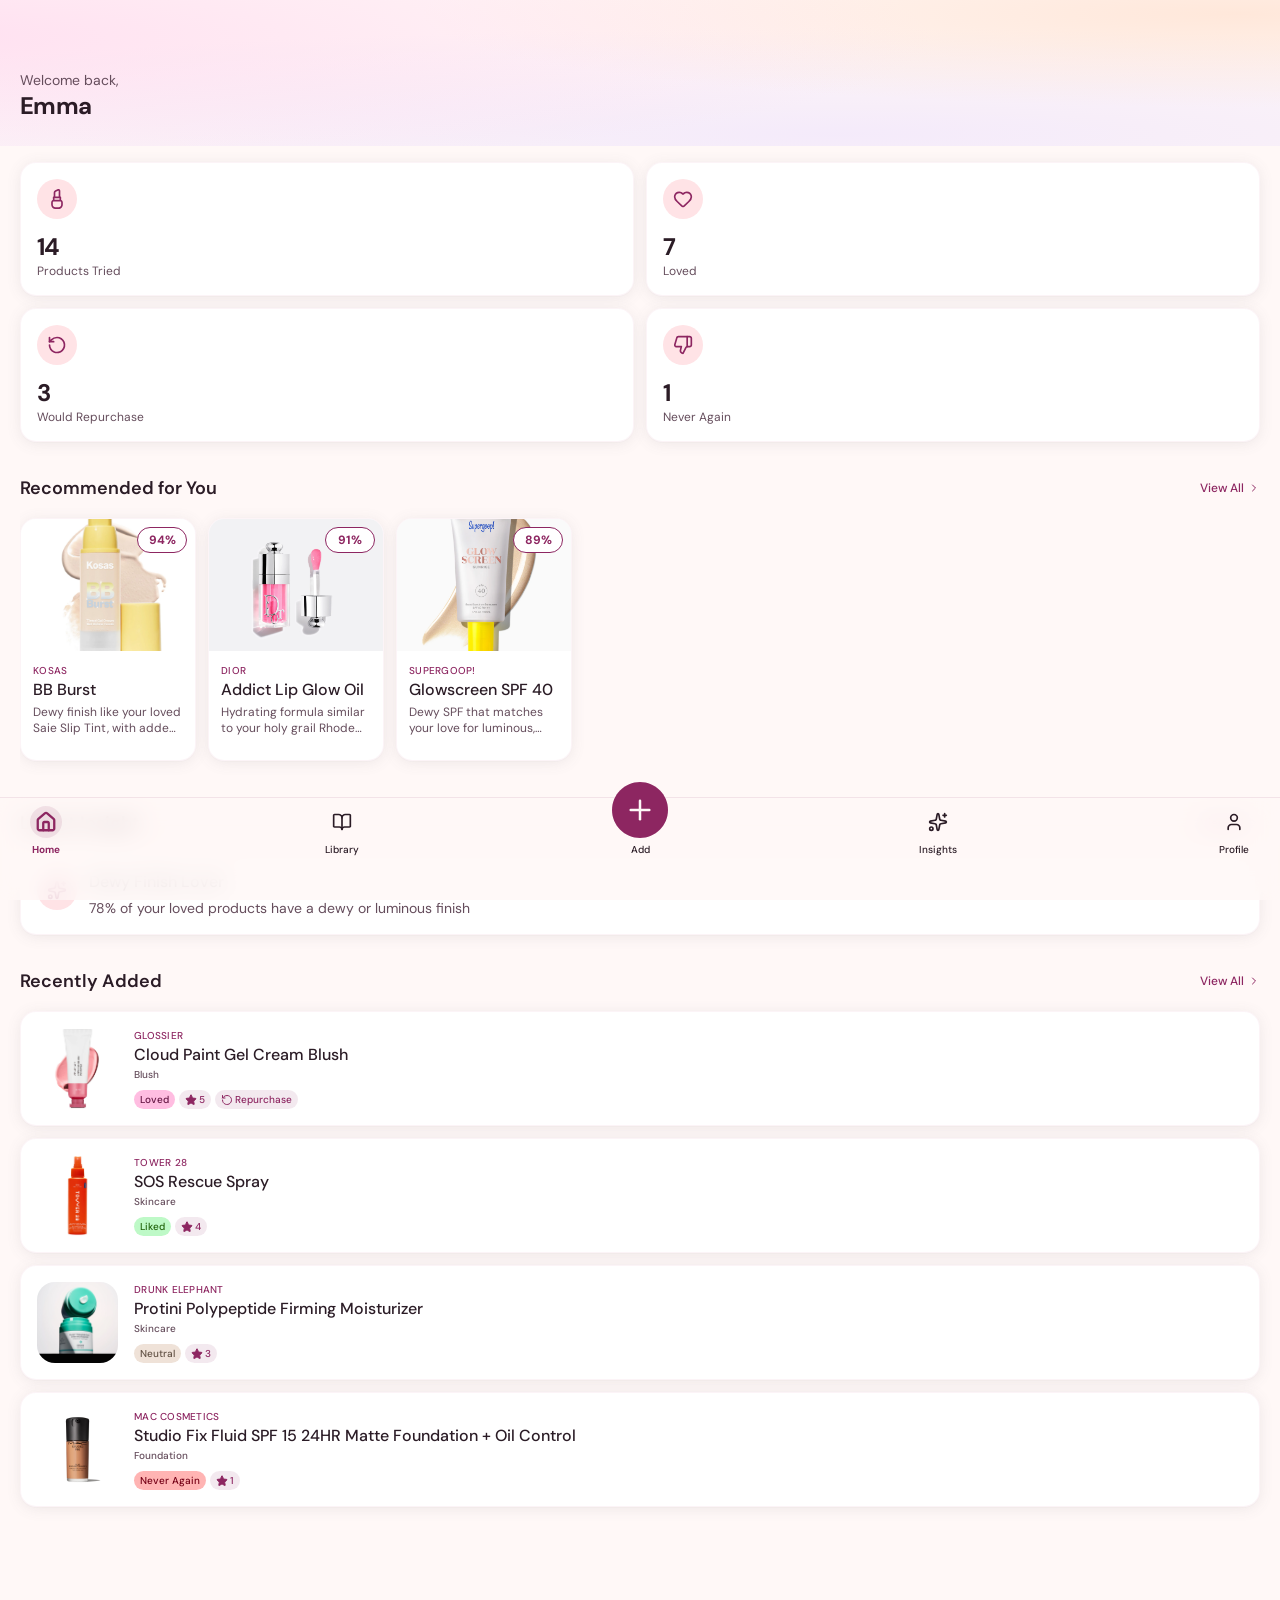
==== index.html @ 0461f56a "Add files via upload" ====
<!DOCTYPE html>

<html lang="en" dir="ltr">
    
<head>
    <meta charset="UTF-8">
    <link rel="stylesheet" href="glow_discovery.css">
    <meta name="viewport" content="width=device-width, initial-scale=1.0">
    <title>Glow Discovery Home</title>
    <link rel="preconnect" href="https://fonts.googleapis.com">
    <link rel="preconnect" href="https://fonts.gstatic.com" crossorigin>
    <link href="https://fonts.googleapis.com/css2?family=DM+Sans:ital,opsz,wght@0,9..40,100..1000;1,9..40,100..1000&display=swap" rel="stylesheet">
</head>

<body>
    <div class="main-container"> 
        <div class="header-content">
            <p class="body-1-reg">Welcome back,</p>
            <h1>Emma</h1>
        </div>

        <div class="overview">
            <div class="overview-card">
                <img src="images/lipstick_icon.svg" alt="Lipstick icon representing beauty products.">
                <p class="overview-number">14</p>
                <p class="body-2-reg">Products Tried</p>
            </div>
            <div class="overview-card">
                <img src="images/heart_icon.svg" alt="Heart icon representing loved products.">
                <p class="overview-number">7</p>
                <p class="body-2-reg">Loved</p>
            </div>
            <div class="overview-card">
                <img src="images/repurchase_icon.svg" alt="Repurchase icon representing products you would repurchase.">
                <p class="overview-number">3</p>
                <p class="body-2-reg">Would Repurchase</p>
            </div>
            <div class="overview-card">
                <img src="images/dislike_icon.svg" alt="Thumbs down icon representing products you would never try again.">
                <p class="overview-number">1</p>
                <p class="body-2-reg">Never Again</p>
            </div>
        </div>

        <div class="recommended-section">
            <div class="section-title">
                <h2>Recommended for You</h2>
                <a href="insights.html#recommended" class="view-all">
                    <span class="pink-link-text">View All</span>
                    <img src="images/view_arrow_icon.svg" alt="View all right arrow icon.">
                </a>
            </div>
            
            <div class="carousel">
                <div class="carousel-card">
                    <div class="carousel-image">
                        <img src="images/kosas_bb.webp" alt="Image of Kosas BB Burst.">
                        <div class="large-match-tag" aria-label="94 percent match for you">94%</div>
                    </div>
                    <div class="carousel-content">
                        <p class="brand-name">Kosas</p>
                        <h3 class="truncate">BB Burst</h3>
                        <p class="carousel-description truncate-2">Dewy finish like your loved Saie Slip Tint, with added skincare benefits</p>
                    </div>
                </div>

                <div class="carousel-card">
                    <div class="carousel-image">
                        <img src="images/dior_lip.webp" alt="Image of Dior Addict Lip Glow Oil.">
                        <div class="large-match-tag" aria-label="91 percent match for you">91%</div>
                    </div>
                    <div class="carousel-content">
                        <p class="brand-name">Dior</p>
                        <h3 class="truncate">Addict Lip Glow Oil</h3>
                        <p class="carousel-description truncate-2">Hydrating formula similar to your holy grail Rhode peptide lip treatment</p>
                    </div>
                </div>

                <div class="carousel-card">
                    <div class="carousel-image">
                        <img src="images/supergoop_glow.webp" alt="Image of SuperGoop! Glowscreen SPF 40.">
                        <div class="large-match-tag" aria-label="89 percent match for you">89%</div>
                    </div>
                    <div class="carousel-content">
                        <p class="brand-name">Supergoop!</p>
                        <h3 class="truncate">Glowscreen SPF 40</h3>
                        <p class="carousel-description truncate-2">Dewy SPF that matches your love for luminous, lightweight formulas</p>
                    </div>
                </div>
            </div>
        </div>

        <div class="section">
            <div class="section-title">
                <h2>Latest Insight</h2>
                <a href="insights.html#latest-insights" class="view-all">
                    <span class="pink-link-text">View All</span>
                    <img src="images/view_arrow_icon.svg" alt="View all right arrow icon.">
                </a>
            </div>

            <div class="insight-content">
                <img src="images/latest_insight_icon.svg" alt="Shimmer icon representing new beauty insights.">
                <div class="insight-text">
                    <h3 class="truncate">Dewy Finish Lover</h3>
                    <p class="body-1-reg">78% of your loved products have a dewy or luminous finish</p>
                </div>
            </div>
        </div>

        <div class="section">
            <div class="section-title">
                <h2>Recently Added</h2>
                <a href="library.html" class="view-all">
                    <span class="pink-link-text">View All</span>
                    <img src="images/view_arrow_icon.svg" alt="View all right arrow icon.">
                </a>
            </div>

            <div class="products-section">
                <div class="product-card">
                    <div class="product-image">
                        <img src="images/glossier_blush.webp" alt="Image of Glossier Cloud Paint Gel Cream Blush.">
                    </div>

                    <div class="product-content">
                        <p class="brand-name">Glossier</p>
                        <h3 class="truncate">Cloud Paint Gel Cream Blush</h3>
                        <p class="product-type">Blush</p>

                        <div class="product-tags"> 
                            <div class="loved-tag">
                                <p class="loved-tag-text">Loved</p>
                            </div>

                            <div class="rating-tag">
                                <img src="images/star_icon.svg" alt="Star icon representing product rating.">
                                <p class="tag-text">5</p>
                            </div>

                            <div class="repurchase-tag">
                                <img src="images/small_repurchase_icon.svg" alt="Repurchase icon representing products you would repurchase.">
                                <p class="tag-text">Repurchase</p>
                            </div>
                        </div>
                    </div>
                </div>
                    
                <div class="product-card">
                    <div class="product-image">
                        <img src="images/tower_sos.webp" alt="Image of Tower 28 SOS Rescue Spray.">
                    </div>

                    <div class="product-content">
                        <p class="brand-name">Tower 28</p>
                        <h3 class="truncate">SOS Rescue Spray</h3>
                        <p class="product-type">Skincare</p>

                        <div class="product-tags"> 
                            <div class="liked-tag">
                                <p class="liked-tag-text">Liked</p>
                            </div>

                            <div class="rating-tag">
                                <img src="images/star_icon.svg" alt="Star icon representing product rating.">
                                <p class="tag-text">4</p>
                            </div>
                        </div>
                    </div>
                </div>

                <div class="product-card">
                    <div class="product-image">
                        <img src="images/drunk_protini.webp" alt="Image of Drunk Elephant Protini Polypeptide Firming Moisturizer.">
                    </div>

                    <div class="product-content">
                        <p class="brand-name">Drunk Elephant</p>
                        <h3 class="truncate">Protini Polypeptide Firming Moisturizer</h3>
                        <p class="product-type">Skincare</p>
                        
                        <div class="product-tags"> 
                            <div class="neutral-tag">
                                <p class="neutral-tag-text">Neutral</p>
                            </div>

                            <div class="rating-tag">
                                <img src="images/star_icon.svg" alt="Star icon representing product rating.">
                                <p class="tag-text">3</p>
                            </div>
                        </div>
                    </div>
                </div>

                <div class="product-card">
                    <div class="product-image">
                        <img src="images/mac_studio.avif" alt="Image of MAC Cosmetics Studio Fix Fluid SPF 15 24HR Matte Foundation + Oil Control.">
                    </div>

                    <div class="product-content">
                        <p class="brand-name">MAC Cosmetics</p>
                        <h3 class="truncate">Studio Fix Fluid SPF 15 24HR Matte Foundation + Oil Control</h3>
                        <p class="product-type">Foundation</p>

                        <div class="product-tags"> 
                            <div class="never-tag">
                                <p class="never-tag-text">Never Again</p>
                            </div>

                            <div class="rating-tag">
                                <img src="images/star_icon.svg" alt="Star icon representing product rating.">
                                <p class="tag-text">1</p>
                            </div>
                        </div>
                    </div>
                </div>
            </div>
        </div>

        <div class="nav-bar"> 
            <nav>
                <a href="index.html" class="nav-button selected"><img src="images/home_selected_icon.svg" alt="Home button icon.">Home</a>
                <a href="library.html" class="nav-button"><img src="images/library_icon.svg" alt="Library button icon.">Library</a>
                <a href="" class="add-button">
                    <img src="images/add_icon.svg"  alt="Add product button.">
                Add</a>
                <a href="insights.html" class="nav-button"><img src="images/insights_icon.svg" alt="Insights button icon.">Insights</a>
                <a href="" class="nav-button"><img src="images/profile_icon.svg" alt="Profile button icon.">Profile</a>
            </nav>
        </div>
    </div>
</body>
  
</html>
---- glow_discovery.css ----
* {
    box-sizing: border-box;
}

html, 
body {
    margin: 0;
    width: 100%;
    min-height: 100%;
    padding-bottom: 64px;
}

body  {
    font-family: DM Sans, sans-serif;
    background-color: #FFF8F7;
    display: flex;
    flex-direction: column;
}

body.gradient-bg {
    background: radial-gradient(166.95% 190.8% at -10.57% 25.76%, rgba(255, 207, 236, 0.60) 0%, rgba(255, 207, 236, 0.00) 50%), radial-gradient(159.7% 159.7% at 96.64% 9.6%, rgba(255, 207, 175, 0.40) 0%, rgba(255, 207, 175, 0.00) 40%), radial-gradient(216.42% 162.32% at 65.55% 92.17%, rgba(228, 214, 255, 0.40) 0%, rgba(228, 214, 255, 0.00) 45%);

}

.nav-bar {
    display: flex;
    width: 100%;
    padding: 8px 20px 34px 20px;
    flex-direction: column;
    align-items: flex-start;
    position: fixed;
    left: 0;
    bottom: 0;
    border-top: 1px solid var(--Light-berry, rgba(141, 38, 97, 0.10));
    background: var(--Nav-Bar-Fill, rgba(255, 248, 247, 0.80));
    backdrop-filter: blur(12px);
}

nav { 
    display: flex;
    padding: 0 0 8px 0;
    justify-content: space-between;
    align-items: flex-end;
    align-self: stretch;
}

.nav-button {
    display: flex;
    min-width: 52px;
    min-height: 52px;
    flex-direction: column;
    align-items: center;
    gap: 4px;
}

.nav-button.selected {
    color: var(--Berry, #8D2661);
    text-align: center;
    /* Body 3 Bold, 10 Bold 15LH */
    font-family: "DM Sans";
    font-size: 10px;
    font-style: normal;
    font-weight: 700;
    line-height: 15px; 
}

.nav-button img {
    width: 32px;
    height: 32px;
}

.add-button {
    display: flex;
    flex-direction: column;
    align-items: center;
    gap: 4px;
    min-width: 52px;
    min-height: 52px;
    text-decoration: none;
    color: var(--Black-text, #2B1C26);
}

.add-button img {
    display: flex;
    width: 56px;
    height: 56px;
    position: relative;
    top: -24px;
    margin-bottom: -24px;
}

nav a {
    text-decoration: none;
    color: var(--Black-text, #2B1C26);
    text-align: center;
    /* Body 3 Med, 10 Med 15LH */
    font-family: "DM Sans";
    font-size: 10px;
    font-style: normal;
    font-weight: 500;
    line-height: 15px; 
    margin: 0;
}

.header-content {
    background: radial-gradient(166.95% 190.8% at -10.57% 25.76%, rgba(255, 207, 236, 0.60) 0%, rgba(255, 207, 236, 0.00) 50%), radial-gradient(159.7% 159.7% at 96.64% 9.6%, rgba(255, 207, 175, 0.40) 0%, rgba(255, 207, 175, 0.00) 40%), radial-gradient(216.42% 162.32% at 65.55% 92.17%, rgba(228, 214, 255, 0.40) 0%, rgba(228, 214, 255, 0.00) 45%);
    display: flex;
    width: 100%;
    padding: 70px 20px 24px 20px;
    flex-direction: column;
    align-items: flex-start;
    gap: 0;
}

.header-content-login {
    display: flex;
    width: 100%;
    padding: 70px 20px 32px 20px;
    flex-direction: column;
    align-items: center;
    gap: 24px;
}

.header-text {
    text-align: center;
}

.body-1-reg {
    align-self: stretch;
    color: var(--Brown-text, #654D5C);
    /* Body 1 Reg, 14 Reg 20LH */
    font-family: "DM Sans";
    font-size: 14px;
    font-style: normal;
    font-weight: 400;
    line-height: 20px; 
    margin: 0;
}

h1 { 
    align-self: stretch;
    color: var(--Black-text, #2B1C26);
    /* H1, 24 Bold 32LH -0.6px */
    font-family: "DM Sans";
    font-size: 24px;
    font-style: normal;
    font-weight: 700;
    line-height: 32px; 
    letter-spacing: -0.6px;
    margin: 0;
}

.overview {
    display: grid;
    grid-template-columns: repeat(2, minmax(0, 1fr));
    gap: 12px;
    padding: 16px 20px;
    width: 100%;
    align-items: stretch;
}

.body-2-reg {
    align-self: stretch;
    color: var(--Brown-text, #654D5C);
    /* Body 2, 12 Reg 16LH */
    font-family: "DM Sans";
    font-size: 12px;
    font-style: normal;
    font-weight: 400;
    line-height: 16px; 
    margin: 0;
}

.overview-card {
    padding: 16px;
    display: flex;
    flex-direction: column;
    align-items: flex-start;
    border-radius: 16px;
    border: 1px solid var(--Card-Stoke, rgba(250, 233, 240, 0.50));
    background: var(--White, #FFF);
    box-shadow:
        0 2px 15px -1px rgba(100, 100, 111, 0.12),
        0 1px 2px -1px rgba(100, 100, 111, 0.08);

    backdrop-filter: blur(6px);
    gap: 0;
} 


.overview-number {
    align-self: stretch;
    margin-top: 12px;
    margin-bottom: 0; 
    color: var(--Black-text, #2B1C26);
    font-family: "DM Sans";
    font-size: 24px;
    font-style: normal;
    font-weight: 700;
    line-height: 32px;
    letter-spacing: -0.6px;
}

.recommended-section { 
    display: flex;
    padding: 16px 20px;
    flex-direction: column;
    align-items: flex-start;
    align-self: stretch;
}

.section-title {
    display: flex;
    justify-content: space-between;
    align-items: center;
    align-self: stretch;
}

.carousel {
    display: flex;
    flex-direction: row;
    flex-wrap: nowrap;
    gap: 12px;

    width: 100%;
    overflow-x: auto;
    overflow-y: hidden;

    padding: 16px 0;
}

.carousel-card {
    flex: 0 0 176px;
    width: 176px;

    display: flex;
    flex-direction: column;

    border-radius: 16px;
    overflow: hidden;

    border: 1px solid var(--Card-Stoke, rgba(250, 233, 240, 0.50));
    background: var(--White, #FFF);
    /* Card shadow */
    box-shadow: 0 2px 15px -1px rgba(100, 100, 111, 0.12), 0 1px 2px -1px rgba(100, 100, 111, 0.08);
    backdrop-filter: blur(6px);
}

.carousel-image {
    width: 100%;
    height: 132px;
    overflow: hidden;
}

.carousel-image img {
    width: 100%;
    height: 100%;
    object-fit: cover;
    display: block;
}

.carousel-content {
    padding: 12px;
}

.brand-name {
    align-self: stretch;
    color: var(--Berry, #8D2661);
    /* Body 3 Med, 10 Med 15LH CAPS */
    font-family: "DM Sans";
    font-size: 10px;
    font-style: normal;
    font-weight: 500;
    line-height: 15px;
    letter-spacing: 0.25px;
    text-transform: uppercase;
    margin: 0;
}

h3 {
    align-self: stretch;
    color: var(--Black-text, #2B1C26);
    /* H3, 16 SemiBold 24LH */
    font-family: "DM Sans";
    font-size: 16px;
    font-style: normal;
    font-weight: 500;
    line-height: 24px; 
    margin: 0;
}

.truncate {
    display: -webkit-box;
    -webkit-box-orient: vertical;
    -webkit-line-clamp: 1;
    align-self: stretch;
    overflow: hidden;
    text-overflow: ellipsis;
}

.truncate-2 {
    display: -webkit-box;
    -webkit-box-orient: vertical;
    -webkit-line-clamp: 2;
    align-self: stretch;
    overflow: hidden;
    text-overflow: ellipsis;
}

.carousel-description {
    color: var(--Brown-text, #654D5C);
    /* Body 2, 12 Reg 16LH */
    font-family: "DM Sans";
    font-size: 12px;
    font-style: normal;
    font-weight: 400;
    line-height: 16px; 
    margin-top: 2px;
}

h2 { 
    color: var(--Black-text, #2B1C26);
    /* H2, 18 SemiBold 28LH */
    font-family: "DM Sans";
    font-size: 18px;
    font-style: normal;
    font-weight: 600;
    line-height: 28px; 
    margin: 0;
}

.view-all {
    display: flex;
    align-items: center;
    gap: 4px;
    text-decoration: none;
    color: var(--Berry, #8D2661);
}

.pink-link-text {
    color: var(--Berry, #8D2661);
    text-align: center;
    /* Body 2 Med, 12 Med 16LH */
    font-family: "DM Sans";
    font-size: 12px;
    font-style: normal;
    font-weight: 500;
    line-height: 16px; 
    text-decoration: none;
}

.section { 
    display: flex;
    padding: 16px 20px;
    flex-direction: column;
    align-items: flex-start;
    align-self: stretch;
    gap: 16px;
}

.insight-content { 
    display: flex;
    padding: 16px;
    flex-direction: row;
    gap: 12px;
    align-items: flex-start;
    align-self: stretch;
    border-radius: 16px;
    border: 1px solid var(--Card-Stoke, rgba(250, 233, 240, 0.50));
    background: var(--White, #FFF);
    /* Card shadow */
    box-shadow: 0 2px 15px -1px rgba(100, 100, 111, 0.12), 0 1px 2px -1px rgba(100, 100, 111, 0.08);
    backdrop-filter: blur(6px);
}

.insight-text {
    display: flex;
    flex-direction: column;
    align-items: flex-start;
    gap: 4px;
    flex: 1 0 0;
} 

.products-section {
    display: flex;
    flex-direction: column;
    align-items: flex-start;
    gap: 12px;
    align-self: stretch;
}

.product-card {
    display: flex;
    flex-direction: row;
    padding: 16px;
    align-items: stretch;
    gap: 16px;
    align-self: stretch;
    border-radius: 16px;
    border: 1px solid var(--Card-Stoke, rgba(250, 233, 240, 0.50));
    background: var(--White, #FFF);
    /* Card shadow */
    box-shadow: 0 2px 15px -1px rgba(100, 100, 111, 0.12), 0 1px 2px -1px rgba(100, 100, 111, 0.08);
    backdrop-filter: blur(6px);
}

.rec-product-card {
    display: flex;
    flex-direction: row;
    padding: 16px;
    align-items: stretch;
    justify-content: space-between;
    align-self: stretch;
    border-radius: 16px;
    border: 1px solid var(--Card-Stoke, rgba(250, 233, 240, 0.50));
    background: var(--White, #FFF);
    /* Card shadow */
    box-shadow: 0 2px 15px -1px rgba(100, 100, 111, 0.12), 0 1px 2px -1px rgba(100, 100, 111, 0.08);
    backdrop-filter: blur(6px);
}

.product-card-content {
    display: flex;
    gap: 16px;
    align-self: stretch;
}

.product-image {
    position: relative;
    width: 81px;
    height: 81px;
    border-radius: 20px;
    flex-shrink: 0;
}

.rec-product-image {
    position: relative;
    width: 90px;
    height: 90px;
    border-radius: 20px;
    flex-shrink: 0;
}

.product-image img {
    width: 100%;
    height: 100%;
    border-radius: 18px;
}

.rec-product-image img {
    width: 100%;
    height: 100%;
    border-radius: 20px;
}

.product-content {
    display: flex;
    flex-direction: column;
    align-items: flex-start;
}

.product-description {
    margin-top: 4px;
}

.product-tags {
    display: flex;
    flex-direction: row;
    flex-wrap: wrap;
    gap: 4px;
    align-items: center;
    margin-top: 8px;
}

.loved-tag {
    display: flex;
    padding: 2px 6px;
    align-items: center;
    border-radius: 1000px;
    background: var(--Loved-tag-fill, #FFBDE1);
}

.loved-tag-text {
    color: var(--Loved-tag-text, #651643);
    /* Body 3 Med, 10 Med 15LH */
    font-family: "DM Sans";
    font-size: 10px;
    font-style: normal;
    font-weight: 500;
    line-height: 15px;
    margin: 0;
}

.liked-tag {
    display: flex;
    padding: 2px 6px;
    align-items: center;
    border-radius: 1000px;
    background: var(--Liked-tag-fill, #BEF9C7);
}

.liked-tag-text {
    color: var(--Liked-tag-font, #22640D);
    /* Body 3 Med, 10 Med 15LH */
    font-family: "DM Sans";
    font-size: 10px;
    font-style: normal;
    font-weight: 500;
    line-height: 15px; 
    margin: 0;
}

.neutral-tag {
    display: flex;
    padding: 2px 6px;
    align-items: center;
    border-radius: 1000px;
    background: var(--Neutral-tag-fill, #EFE2D8);
}

.neutral-tag-text {
    color: var(--Neutral-tag-font, #625245);
    /* Body 3 Med, 10 Med 15LH */
    font-family: "DM Sans";
    font-size: 10px;
    font-style: normal;
    font-weight: 500;
    line-height: 15px; 
    margin: 0;
}

.disliked-tag {
    display: flex;
    padding: 2px 6px;
    align-items: center;
    border-radius: 1000px;
    background: var(--Disliked-tag-fill, #FFCFAF);
}

.disliked-tag-text {
    color: var(--Disliked-tag-text, #713408);
    /* Body 3 Med, 10 Med 15LH */
    font-family: "DM Sans";
    font-size: 10px;
    font-style: normal;
    font-weight: 500;
    line-height: 15px; 
    margin: 0;
}

.never-tag {
    display: flex;
    padding: 2px 6px;
    align-items: center;
    border-radius: 1000px;
    background: var(--Never-Again-Fill, #FFB4B3);   
}

.never-tag-text {
    color: var(--Never-Again-Font, #750016);
    /* Body 3 Med, 10 Med 15LH */
    font-family: "DM Sans";
    font-size: 10px;
    font-style: normal;
    font-weight: 500;
    line-height: 15px; 
    margin: 0;
}


.product-type {
    color: var(--Brown-text, #654D5C);
    /* Body 3 Med, 10 Med 15LH */
    font-family: "DM Sans";
    font-size: 10px;
    font-style: normal;
    font-weight: 500;
    line-height: 15px; 
    margin: 0;
}

.rating-tag { 
    display: flex;
    align-items: center;
    gap: 2px;
    padding: 2px 6px;
    border-radius: 10000px;
    background: var(--Light-berry, rgba(141, 38, 97, 0.10));
}

.repurchase-tag {
    display: flex;
    align-items: center;
    gap: 2px;
    padding: 2px 6px;
    border-radius: 10000px;
    background: var(--Light-berry, rgba(141, 38, 97, 0.10));
}

.tag-text {
    color: var(--Berry, #8D2661);
    /* Body 3 Med, 10 Med 15LH */
    font-family: "DM Sans";
    font-size: 10px;
    font-style: normal;
    font-weight: 500;
    line-height: 15px; 
    margin: 0;
}

.beauty-summary-card {
    display: flex;
    padding: 16px;
    margin-top: 24px; 
    flex-direction: column;
    gap: 16px;
    align-items: flex-start;
    align-self: stretch;
    border-radius: 16px;
    border: 1px solid var(--Card-Stoke, rgba(250, 233, 240, 0.50));
    background: var(--White, #FFF);
    /* Card shadow */
    box-shadow: 0 2px 15px -1px rgba(100, 100, 111, 0.12), 0 1px 2px -1px rgba(100, 100, 111, 0.08);
    backdrop-filter: blur(6px);
}
.beauty-summary-top {
    display: flex; 
    flex-direction: row;
    gap: 12px;
}

.summary-text {
    gap: 0p;
}

.beauty-summary-top img {
    height: 48px;
    width: 48px;
}

.beauty-summary-bottom {
    margin-top: 8px;
}


.bold-pink-text {
    color: var(--Berry, #8D2661);
    font-family: "DM Sans";
    font-size: 14px;
    font-style: normal;
    font-weight: 600;
 line-height: 20px;
}

.all-insights {
    display: grid;
    grid-template-columns: repeat(2, minmax(0, 1fr));
    gap: 12px;
    width: 100%;
}

.insights-card {
    padding: 16px;
    display: flex;
    flex-direction: column;
    align-items: flex-start;
    border-radius: 16px;
    border: 1px solid var(--Card-Stoke, rgba(250, 233, 240, 0.50));
    background: var(--White, #FFF);
    box-shadow:
        0 2px 15px -1px rgba(100, 100, 111, 0.12),
        0 1px 2px -1px rgba(100, 100, 111, 0.08);

    backdrop-filter: blur(6px);
    gap: 4px;
} 

.insights-card img {
    width: 40px;
    height: 40px;
    margin-bottom: 8px;
}

.insights-card h3 {
    min-height: 48px;
    max-width: 80%;
}

.trigger-card {
    display: flex;
    padding: 16px;
    flex-direction: column;
    gap: 12px;
    align-items: flex-start;
    align-self: stretch;
    border-radius: 16px;
    border: 1px solid var(--Card-Stoke, rgba(250, 233, 240, 0.50));
    background: var(--White, #FFF);
    /* Card shadow */
    box-shadow: 0 2px 15px -1px rgba(100, 100, 111, 0.12), 0 1px 2px -1px rgba(100, 100, 111, 0.08);
    backdrop-filter: blur(6px);
}

.trigger-tag-section {
    display: grid;
    grid-template-columns: repeat(2, minmax(0, 1fr));
    gap: 12px;
    width: 100%;
}

.trigger-tag {
    padding: 12px; 
    border-radius: 20px;
    background: var(--Red-trigger-cards-fill, rgba(204, 36, 61, 0.10));
    display: flex;
    flex-direction: row;
    align-items: center;
    gap: 8px;
}

.trigger-tag img {
    width: 16px;
    height: 16px;
}

.trigger-tag p {
    display: flex; 
    flex-direction: column;
    color: var(--Red-Trigger-cards-text, #CC243D);
    /* Body 2 Med, 12 Med 16LH */
    font-family: "DM Sans";
    font-size: 12px;
    font-style: normal;
    font-weight: 500;
    line-height: 16px; 
    margin: 0;
    width: 56px;
}

.ai-picks-tag {
    display: flex;
    padding: 4px 12px;
    flex-direction: column;
    align-items: center;
    border-radius: 16777200px;
    background: var(--Light-berry, rgba(141, 38, 97, 0.10));

    color: var(--Berry, #8D2661);
    /* Body 2 Med, 12 Med 16LH */
    font-family: "DM Sans";
    font-size: 12px;
    font-style: normal;
    font-weight: 500;
    line-height: 16px; 
}

.save-button {
    background: none;
    border: none;
    padding: 0;
    margin: 0;
    cursor: pointer;
    display: flex;
    align-self: flex-start;
}

.save-button img {
    width: 32px;
    height: 32px;
}


.large-match-tag {
    display: flex;
    position: absolute;
    top: 8px;
    right: 8px;
    width: 50px;
    padding: 4px 8px;
    justify-content: center;
    align-items: center;
    border-radius: 16777200px;
    border: 1.5px solid var(--Berry, #8D2661);
    background: var(--White, #FFF);
    color: var(--Berry, #8D2661);
    /* Body 2 Bold, 12 Bold 16LH */
    font-family: "DM Sans";
    font-size: 12px;
    font-style: normal;
    font-weight: 700;
    line-height: 16px; 
    margin: 0; 
}

.small-match-tag {
    display: flex;
    position: absolute;
    top: 5px;
    right: 5px;
    width: 35px;
    padding: 2px 4px;
    justify-content: center;
    align-items: center;
    border-radius: 16777200px;
    border: 1px solid var(--Berry, #8D2661);
    background: var(--White, #FFF);
    color: var(--Berry, #8D2661);
    /* Body 3 Bold, 10 Bold 15LH */
    font-family: "DM Sans";
    font-size: 10px;
    font-style: normal;
    font-weight: 700;
    line-height: 15px; 
    margin: 0; 
}

.tab-filter {
    margin-top: 16px;
    display: flex;
    height: 56px;
    padding: 5px 4px;
    justify-content: center;
    align-items: flex-start;
    gap: 8px;
    align-self: stretch;
    border-radius: 30px;
    border: 1px solid var(--Card-Stoke, rgba(250, 233, 240, 0.50));
    background: var(--White, #FFF);
    /* Card shadow */
    box-shadow: 0 2px 15px -1px rgba(100, 100, 111, 0.12), 0 1px 2px -1px rgba(100, 100, 111, 0.08);
    backdrop-filter: blur(6px);
}

.tab-button.active, 
.big-pink-button {
    display: flex;
    width: 100%;
    height: 46px;
    justify-content: center;
    align-items: center;
    border-radius: 30px;
    border: none;
    background: var(--Berry, #8D2661);
    box-shadow: 0 1px 3px 0 rgba(0, 0, 0, 0.10), 0 1px 2px -1px rgba(0, 0, 0, 0.10);
    text-decoration: none;
    color: var(--Light-Peach-Background, #FFF8F7);
    /* Body 1 Med, 14 Med 20LH */
    font-family: "DM Sans";
    font-size: 14px;
    font-style: normal;
    font-weight: 500;
    line-height: 20px; 
}

.tab-button {
    display: flex;
    width: 100%;
    height: 46px;
    justify-content: center;
    align-items: center;
    border-radius: 30px;
    background: none;
    text-decoration: none;
    color: var(--Brown-text, #654D5C);
    /* Body 1 Med, 14 Med 20LH */
    font-family: "DM Sans";
    font-size: 14px;
    font-style: normal;
    font-weight: 500;
    line-height: 20px; 
}

.search-filter-container {
    display: flex;
    flex-direction: row;
    align-items: flex-start;
    gap: 12px;
    align-self: stretch;
}

.search-bar, .login-input {
    display: flex;
    align-items: center;
    gap: 8px;
    width: 100%;
    padding: 12px 16px;
    border-radius: 20px;
    border: 1px solid var(--Input-Field-Stroke, rgba(141, 38, 97, 0.50));
    background: var(--White, #FFF);
    /* Card shadow */
    box-shadow: 0 2px 15px -1px rgba(100, 100, 111, 0.12), 0 1px 2px -1px rgba(100, 100, 111, 0.08);
    backdrop-filter: blur(6px);
}

.message {
    align-self: stretch;
    margin: 0;
    color: var(--Red-Trigger-cards-text, #CC243D);
    /* Body 2 Med, 12 Med 16LH */
    font-family: "DM Sans";
    font-size: 12px;
    font-style: normal;
    font-weight: 500;
    line-height: 16px; /* 133.333% */
}

.login-input.input-invalid {
    border: 1px solid var(--Red-Trigger-cards-text, #CC243D);
}

.login-input:not(.input-invalid):focus-within {
    border-color: var(--Berry, #8D2661);
}

.search-bar:focus-within, 
.login-input:focus-within {
    border-color: var(--Berry, #8D2661);
}

.search-icon {
    width: 16px;
    height: 16px;
    flex-shrink: 0;
}

.clear-button {
    width: 16px;
    height: 16px;
    background: none;
    border: none;
    padding: 0;
    display: flex;
    align-items: center;
    justify-content: center;
    cursor: pointer;
}

.search-bar input, 
.login-input input  {
    flex: 1;
    border: none;
    outline: none;
    background: transparent;
    color: var(--Black-text, #2B1C26);
    /* Body 1 Reg, 14 Reg 20LH */
    font-family: "DM Sans";
    font-size: 14px;
    font-style: normal;
    font-weight: 400;
    line-height: 20px; 
    margin: 0;
}

.search-bar input::placeholder, 
.login-input input::placeholder  {
    color: var(--Brown-text, #654D5C);
}

.library-results {
    display: flex;
    justify-content: space-between;
    align-items: center;
    align-self: stretch;
}

.results-count {
    color: var(--Brown-text, #654D5C);
    /* Body 1 Reg, 14 Reg 20LH */
    font-family: "DM Sans";
    font-size: 14px;
    font-style: normal;
    font-weight: 400;
    line-height: 20px; 
    margin: 0; 
}

.sort-by-filter {
    display: flex;
    align-items: center;
    gap: 4px;
    text-decoration: none;
    color: var(--Black-text, #2B1C26);
    margin: 0;
}

.sort-by-filter img {
    width: 16px;
    height: 16px;
}

.saved-empty {
    display: flex;
    padding: 48px 0;
    flex-direction: column;
    justify-content: center;
    align-items: center;
    align-self: stretch;
}

.saved-empty img {
    width: 64px;
    height: 64px;
    margin-bottom: 16px;
}

.saved-empty-text {
    color: var(--Brown-text, #654D5C);
    /* Body 1 Reg, 14 Reg 20LH */
    font-family: "DM Sans";
    font-size: 14px;
    font-style: normal;
    font-weight: 400;
    line-height: 20px; 
    margin: 0;
    text-align: center;
}

.logo {
    width: 64px;
    height: 64px;
}

.login-input img {
    width: 16px; 
    height: 16px;
}

#login, 
#signup { 
    display: flex; 
    flex-direction: column;
    align-items: center;
    width: 100%;
    gap: 16px;
}

label {
    color: var(--Black-text, #2B1C26);
    /* H2, 18 SemiBold 28LH */
    font-family: "DM Sans";
    font-size: 18px;
    font-style: normal;
    font-weight: 600;
    line-height: 28px; /* 155.556% */
    margin: 0px;
}

.login-field {
    display: flex; 
    flex-direction: column;
    width: 100%;
    gap: 8px;
}

.login-signup-card {
    display: flex;
    padding: 24px;
    flex-direction: column;
    gap: 16px;
    align-items: flex-start;
    align-self: stretch;
    border-radius: 16px;
    border: 1px solid var(--Card-Stoke, rgba(250, 233, 240, 0.50));
    background: var(--White, #FFF);
    /* Card shadow */
    box-shadow: 0 2px 15px -1px rgba(100, 100, 111, 0.12), 0 1px 2px -1px rgba(100, 100, 111, 0.08);
    backdrop-filter: blur(6px);
    gap: 24px;
}

.forgot-password {
    text-decoration: none;
    color: var(--Berry, #8D2661);
}

/*.divider {
    height: 1px;
    border-top: 1px solid var(--Card-Stoke, rgba(250, 233, 240, 0.50));
    width: 80%;
} */

.divider {
    height: 1px;
    width: 100%;
    border-top: 1px solid var(--Input-Field-Stroke, rgba(141, 38, 97, 0.50));
}

.login-description {
    text-align: center;
    width: 100%;
}
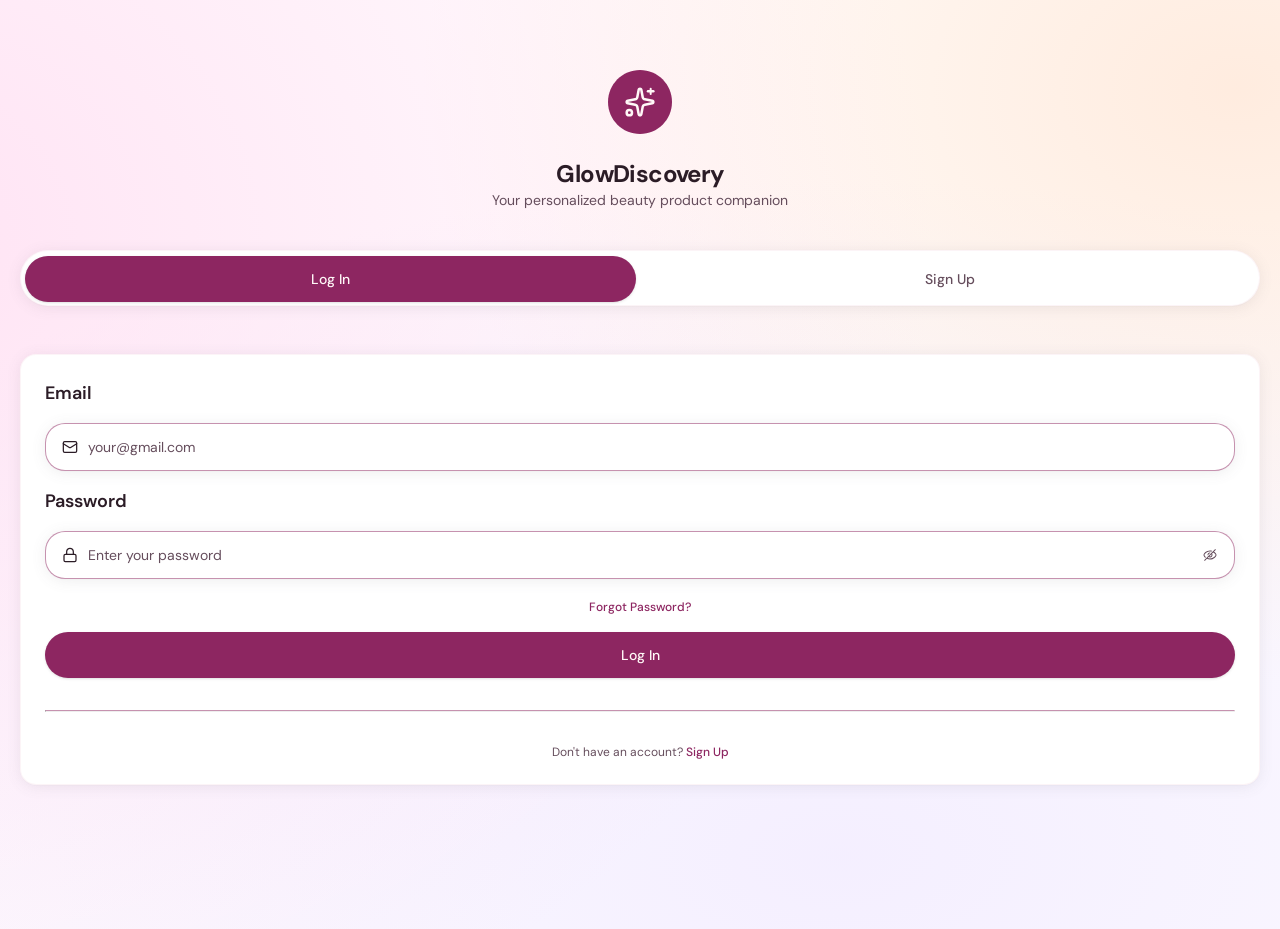
==== commit a5b63674: "Add files via upload" ====
--- a/index.html
+++ b/index.html
@@ -1,235 +1,78 @@
 <!DOCTYPE html>
 
 <html lang="en" dir="ltr">
-    
+
 <head>
     <meta charset="UTF-8">
     <link rel="stylesheet" href="glow_discovery.css">
     <meta name="viewport" content="width=device-width, initial-scale=1.0">
-    <title>Glow Discovery Home</title>
+    <title>Log In</title>
     <link rel="preconnect" href="https://fonts.googleapis.com">
     <link rel="preconnect" href="https://fonts.gstatic.com" crossorigin>
     <link href="https://fonts.googleapis.com/css2?family=DM+Sans:ital,opsz,wght@0,9..40,100..1000;1,9..40,100..1000&display=swap" rel="stylesheet">
 </head>
 
-<body>
+<body class="gradient-bg">
+
     <div class="main-container"> 
-        <div class="header-content">
-            <p class="body-1-reg">Welcome back,</p>
-            <h1>Emma</h1>
-        </div>
+        <div class="header-content-login">
+            <img class="logo" src="images/glow_discovery_logo.svg" alt="Glow Discovery logo.">
+            <div class="header-text">
+                <h1>GlowDiscovery</h1>
+                <p class="body-1-reg">Your personalized beauty product companion</p>
+            </div>
 
-        <div class="overview">
-            <div class="overview-card">
-                <img src="images/lipstick_icon.svg" alt="Lipstick icon representing beauty products.">
-                <p class="overview-number">14</p>
-                <p class="body-2-reg">Products Tried</p>
-            </div>
-            <div class="overview-card">
-                <img src="images/heart_icon.svg" alt="Heart icon representing loved products.">
-                <p class="overview-number">7</p>
-                <p class="body-2-reg">Loved</p>
-            </div>
-            <div class="overview-card">
-                <img src="images/repurchase_icon.svg" alt="Repurchase icon representing products you would repurchase.">
-                <p class="overview-number">3</p>
-                <p class="body-2-reg">Would Repurchase</p>
-            </div>
-            <div class="overview-card">
-                <img src="images/dislike_icon.svg" alt="Thumbs down icon representing products you would never try again.">
-                <p class="overview-number">1</p>
-                <p class="body-2-reg">Never Again</p>
-            </div>
-        </div>
-
-        <div class="recommended-section">
-            <div class="section-title">
-                <h2>Recommended for You</h2>
-                <a href="insights.html#recommended" class="view-all">
-                    <span class="pink-link-text">View All</span>
-                    <img src="images/view_arrow_icon.svg" alt="View all right arrow icon.">
-                </a>
-            </div>
-            
-            <div class="carousel">
-                <div class="carousel-card">
-                    <div class="carousel-image">
-                        <img src="images/kosas_bb.webp" alt="Image of Kosas BB Burst.">
-                        <div class="large-match-tag" aria-label="94 percent match for you">94%</div>
-                    </div>
-                    <div class="carousel-content">
-                        <p class="brand-name">Kosas</p>
-                        <h3 class="truncate">BB Burst</h3>
-                        <p class="carousel-description truncate-2">Dewy finish like your loved Saie Slip Tint, with added skincare benefits</p>
-                    </div>
-                </div>
-
-                <div class="carousel-card">
-                    <div class="carousel-image">
-                        <img src="images/dior_lip.webp" alt="Image of Dior Addict Lip Glow Oil.">
-                        <div class="large-match-tag" aria-label="91 percent match for you">91%</div>
-                    </div>
-                    <div class="carousel-content">
-                        <p class="brand-name">Dior</p>
-                        <h3 class="truncate">Addict Lip Glow Oil</h3>
-                        <p class="carousel-description truncate-2">Hydrating formula similar to your holy grail Rhode peptide lip treatment</p>
-                    </div>
-                </div>
-
-                <div class="carousel-card">
-                    <div class="carousel-image">
-                        <img src="images/supergoop_glow.webp" alt="Image of SuperGoop! Glowscreen SPF 40.">
-                        <div class="large-match-tag" aria-label="89 percent match for you">89%</div>
-                    </div>
-                    <div class="carousel-content">
-                        <p class="brand-name">Supergoop!</p>
-                        <h3 class="truncate">Glowscreen SPF 40</h3>
-                        <p class="carousel-description truncate-2">Dewy SPF that matches your love for luminous, lightweight formulas</p>
-                    </div>
-                </div>
+             <div class="tab-filter">
+                <a href="login.html" class="tab-button active">Log In</a> 
+                <a href="signup.html" class="tab-button">Sign Up</a> 
             </div>
         </div>
 
         <div class="section">
-            <div class="section-title">
-                <h2>Latest Insight</h2>
-                <a href="insights.html#latest-insights" class="view-all">
-                    <span class="pink-link-text">View All</span>
-                    <img src="images/view_arrow_icon.svg" alt="View all right arrow icon.">
-                </a>
-            </div>
 
-            <div class="insight-content">
-                <img src="images/latest_insight_icon.svg" alt="Shimmer icon representing new beauty insights.">
-                <div class="insight-text">
-                    <h3 class="truncate">Dewy Finish Lover</h3>
-                    <p class="body-1-reg">78% of your loved products have a dewy or luminous finish</p>
+            <div class="login-signup-card">
+
+                <form id="login" novalidate>
+    
+                    <div class="login-field">
+                        <label for="email">Email</label>
+                        <div class="message" id="message-email"></div>
+                        <div class="login-input">
+                            <img src="images/email_icon.svg">
+                            <input type="email" id="email" name="email" enterkeyhint="next" placeholder="your@gmail.com" required>
+                        </div> 
+                    </div>   
+
+                    <div class="login-field">
+                        <label for="password">Password</label>
+                        <div class="message" id="message-password"></div>
+                        <div class="login-input">
+                            <img src="images/password_icon.svg">
+                            <input type="password" id="password" name="password" placeholder="Enter your password" required>
+                            <img src="images/closed_eye_icon.svg">
+                        </div>
+                    </div>
+
+                    <a href="insights.html#recommended" class="forgot-password">
+                        <span class="pink-link-text">Forgot Password?</span>
+                    </a>
+
+                    <button type="submit" class="big-pink-button">Log In</button>
+                    
+                </form>
+
+                <hr class="divider"> 
+
+                <div class="login-description">
+                    <p class="body-2-reg">Don't have an account? 
+                        <a href="signup.html" class="pink-link-text">Sign Up</a>
+                    </p>
                 </div>
+
             </div>
         </div>
 
-        <div class="section">
-            <div class="section-title">
-                <h2>Recently Added</h2>
-                <a href="library.html" class="view-all">
-                    <span class="pink-link-text">View All</span>
-                    <img src="images/view_arrow_icon.svg" alt="View all right arrow icon.">
-                </a>
-            </div>
+        <script src="glow_discovery.js"></script>
+</body>
 
-            <div class="products-section">
-                <div class="product-card">
-                    <div class="product-image">
-                        <img src="images/glossier_blush.webp" alt="Image of Glossier Cloud Paint Gel Cream Blush.">
-                    </div>
-
-                    <div class="product-content">
-                        <p class="brand-name">Glossier</p>
-                        <h3 class="truncate">Cloud Paint Gel Cream Blush</h3>
-                        <p class="product-type">Blush</p>
-
-                        <div class="product-tags"> 
-                            <div class="loved-tag">
-                                <p class="loved-tag-text">Loved</p>
-                            </div>
-
-                            <div class="rating-tag">
-                                <img src="images/star_icon.svg" alt="Star icon representing product rating.">
-                                <p class="tag-text">5</p>
-                            </div>
-
-                            <div class="repurchase-tag">
-                                <img src="images/small_repurchase_icon.svg" alt="Repurchase icon representing products you would repurchase.">
-                                <p class="tag-text">Repurchase</p>
-                            </div>
-                        </div>
-                    </div>
-                </div>
-                    
-                <div class="product-card">
-                    <div class="product-image">
-                        <img src="images/tower_sos.webp" alt="Image of Tower 28 SOS Rescue Spray.">
-                    </div>
-
-                    <div class="product-content">
-                        <p class="brand-name">Tower 28</p>
-                        <h3 class="truncate">SOS Rescue Spray</h3>
-                        <p class="product-type">Skincare</p>
-
-                        <div class="product-tags"> 
-                            <div class="liked-tag">
-                                <p class="liked-tag-text">Liked</p>
-                            </div>
-
-                            <div class="rating-tag">
-                                <img src="images/star_icon.svg" alt="Star icon representing product rating.">
-                                <p class="tag-text">4</p>
-                            </div>
-                        </div>
-                    </div>
-                </div>
-
-                <div class="product-card">
-                    <div class="product-image">
-                        <img src="images/drunk_protini.webp" alt="Image of Drunk Elephant Protini Polypeptide Firming Moisturizer.">
-                    </div>
-
-                    <div class="product-content">
-                        <p class="brand-name">Drunk Elephant</p>
-                        <h3 class="truncate">Protini Polypeptide Firming Moisturizer</h3>
-                        <p class="product-type">Skincare</p>
-                        
-                        <div class="product-tags"> 
-                            <div class="neutral-tag">
-                                <p class="neutral-tag-text">Neutral</p>
-                            </div>
-
-                            <div class="rating-tag">
-                                <img src="images/star_icon.svg" alt="Star icon representing product rating.">
-                                <p class="tag-text">3</p>
-                            </div>
-                        </div>
-                    </div>
-                </div>
-
-                <div class="product-card">
-                    <div class="product-image">
-                        <img src="images/mac_studio.avif" alt="Image of MAC Cosmetics Studio Fix Fluid SPF 15 24HR Matte Foundation + Oil Control.">
-                    </div>
-
-                    <div class="product-content">
-                        <p class="brand-name">MAC Cosmetics</p>
-                        <h3 class="truncate">Studio Fix Fluid SPF 15 24HR Matte Foundation + Oil Control</h3>
-                        <p class="product-type">Foundation</p>
-
-                        <div class="product-tags"> 
-                            <div class="never-tag">
-                                <p class="never-tag-text">Never Again</p>
-                            </div>
-
-                            <div class="rating-tag">
-                                <img src="images/star_icon.svg" alt="Star icon representing product rating.">
-                                <p class="tag-text">1</p>
-                            </div>
-                        </div>
-                    </div>
-                </div>
-            </div>
-        </div>
-
-        <div class="nav-bar"> 
-            <nav>
-                <a href="index.html" class="nav-button selected"><img src="images/home_selected_icon.svg" alt="Home button icon.">Home</a>
-                <a href="library.html" class="nav-button"><img src="images/library_icon.svg" alt="Library button icon.">Library</a>
-                <a href="" class="add-button">
-                    <img src="images/add_icon.svg"  alt="Add product button.">
-                Add</a>
-                <a href="insights.html" class="nav-button"><img src="images/insights_icon.svg" alt="Insights button icon.">Insights</a>
-                <a href="" class="nav-button"><img src="images/profile_icon.svg" alt="Profile button icon.">Profile</a>
-            </nav>
-        </div>
-    </div>
-</body>
-  
-</html>
-
+</html>
--- a/glow_discovery.css
+++ b/glow_discovery.css
@@ -294,6 +294,7 @@
     display: -webkit-box;
     -webkit-box-orient: vertical;
     -webkit-line-clamp: 1;
+    line-clamp: 1;
     align-self: stretch;
     overflow: hidden;
     text-overflow: ellipsis;
@@ -303,6 +304,7 @@
     display: -webkit-box;
     -webkit-box-orient: vertical;
     -webkit-line-clamp: 2;
+    line-clamp: 2;
     align-self: stretch;
     overflow: hidden;
     text-overflow: ellipsis;
